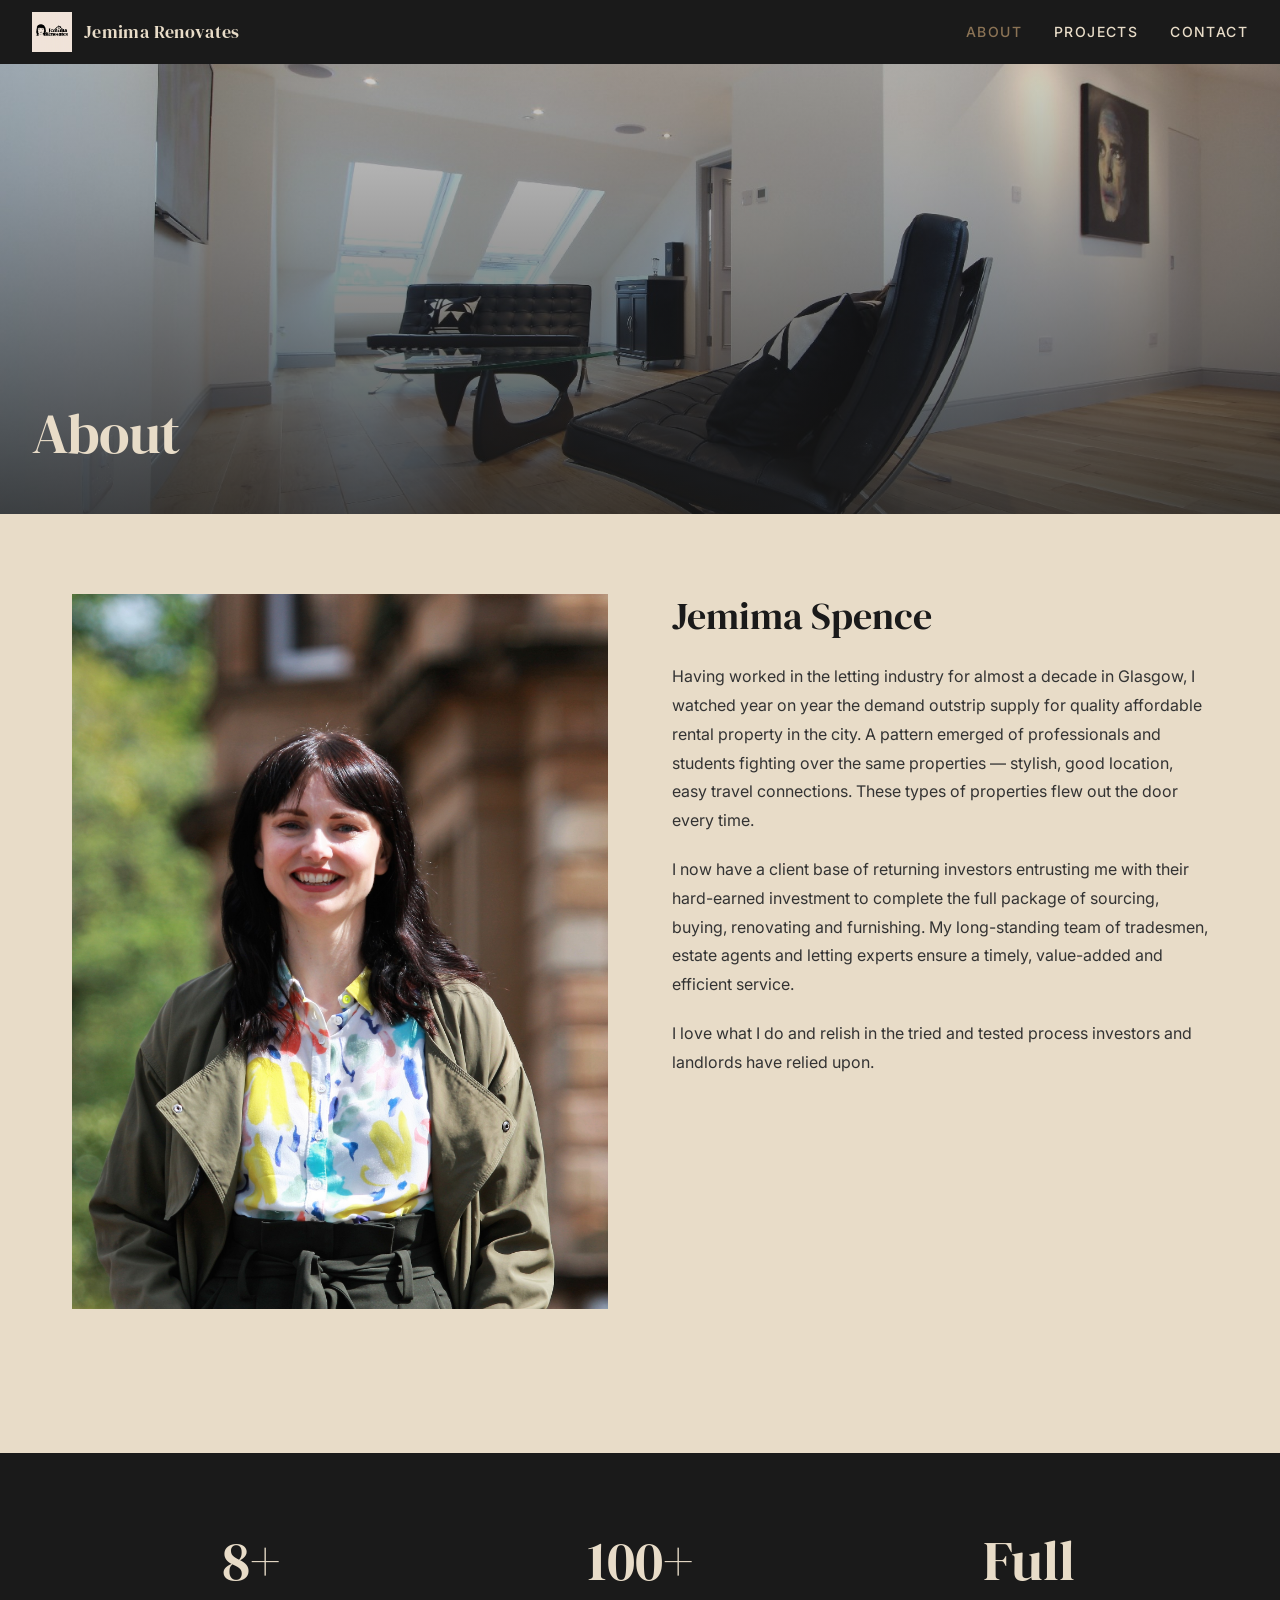
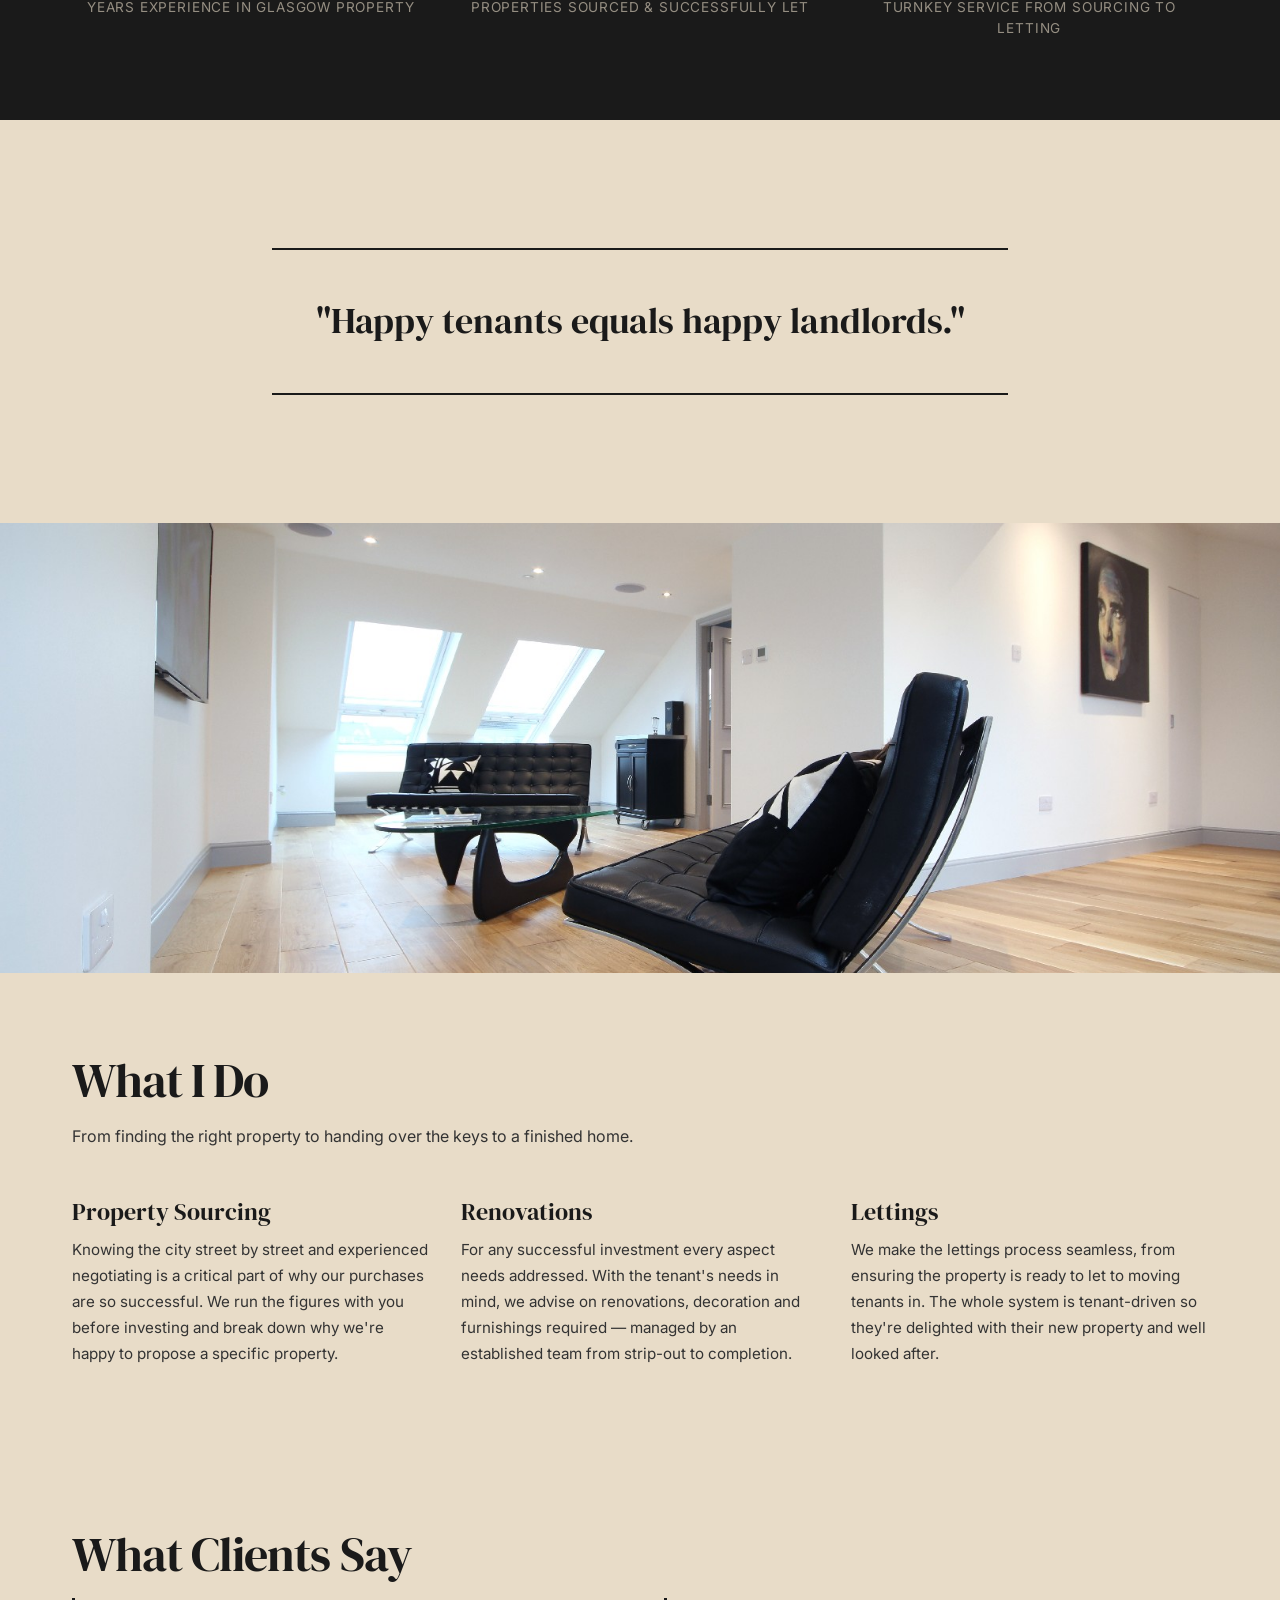
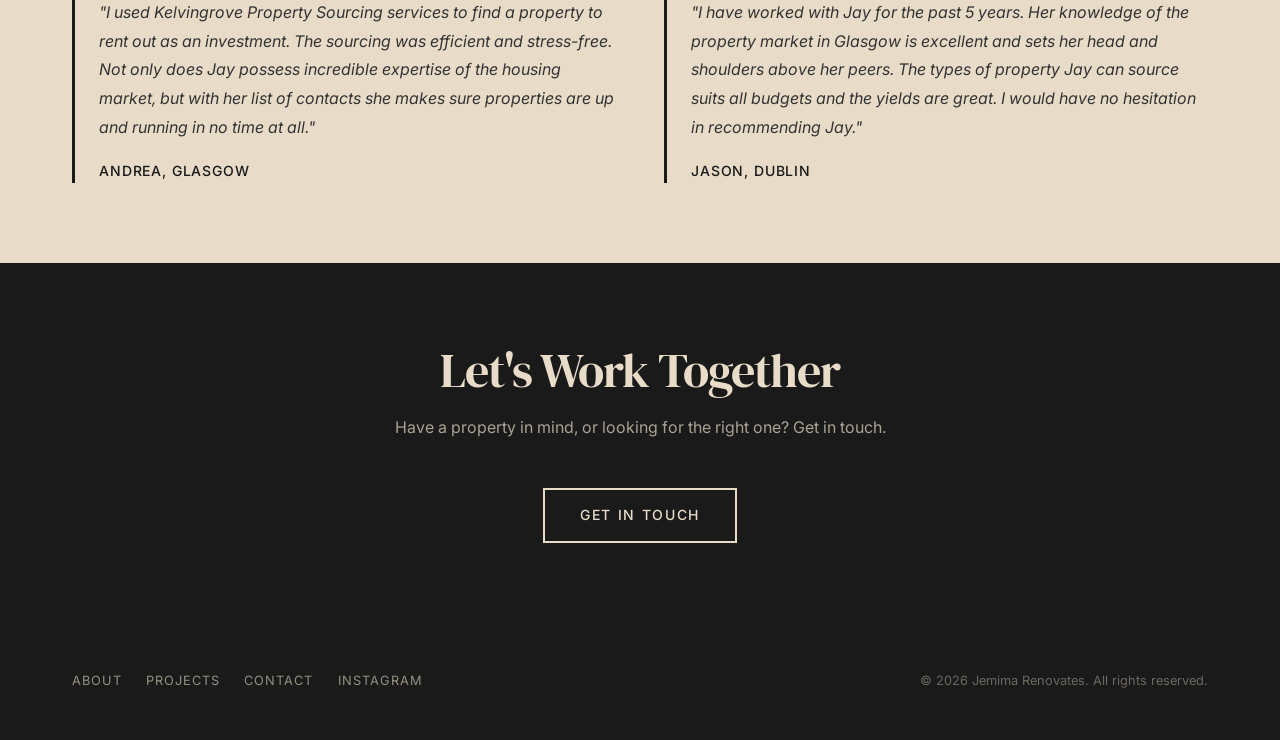
==== about.html @ ada7a968 "Initial site build: Jemima Renovates Static HTML/CSS/JS site for property sourcing & renovation busi" ====
<!DOCTYPE html>
<html lang="en">
<head>
    <meta charset="UTF-8">
    <meta name="viewport" content="width=device-width, initial-scale=1.0">
    <title>About - Jemima Renovates</title>
    <meta name="description" content="About Jemima Spence — property sourcing and renovation specialist based in Glasgow, Scotland.">
    <link rel="stylesheet" href="css/main.css">
    <link rel="icon" href="favicon.svg" type="image/svg+xml">
    <link rel="icon" href="favicon.ico" sizes="32x32">
    <link rel="canonical" href="https://jemimarenovates.co.uk/about.html">
    <meta property="og:type" content="website">
    <meta property="og:title" content="About - Jemima Renovates">
    <meta property="og:description" content="About Jemima Spence — property sourcing and renovation specialist based in Glasgow.">
    <meta property="og:url" content="https://jemimarenovates.co.uk/about.html">
</head>
<body>
    <a href="#main" class="skip-to-content">Skip to content</a>

    <nav class="nav" role="navigation" aria-label="Main navigation">
        <a href="index.html" class="nav-logo">
            <img src="logo.jpg" alt="Jemima Renovates">
            <span>Jemima Renovates</span>
        </a>
        <button class="nav-toggle" aria-label="Toggle menu" aria-expanded="false">
            <span></span><span></span><span></span>
        </button>
        <ul class="nav-menu">
            <li><a href="about.html" class="active">About</a></li>
            <li><a href="projects.html">Projects</a></li>
            <li><a href="contact.html">Contact</a></li>
        </ul>
    </nav>

    <main id="main">
        <section class="page-hero" style="background-image: url('images/craigpark-1.jpg');">
            <h1>About</h1>
        </section>

        <!-- Bio -->
        <section class="section">
            <div class="container">
                <div class="about-intro">
                    <img src="images/interior-landscape-2.jpg" alt="Jemima Spence in Glasgow">
                    <div class="about-text">
                        <h2>Jemima Spence</h2>
                        <p>Having worked in the letting industry for almost a decade in Glasgow, I watched year on year the demand outstrip supply for quality affordable rental property in the city. A pattern emerged of professionals and students fighting over the same properties — stylish, good location, easy travel connections. These types of properties flew out the door every time.</p>
                        <p>I now have a client base of returning investors entrusting me with their hard-earned investment to complete the full package of sourcing, buying, renovating and furnishing. My long-standing team of tradesmen, estate agents and letting experts ensure a timely, value-added and efficient service.</p>
                        <p>I love what I do and relish in the tried and tested process investors and landlords have relied upon.</p>
                    </div>
                </div>
            </div>
        </section>

        <!-- Stats -->
        <section class="section section-dark">
            <div class="container">
                <div class="stats-bar">
                    <div class="stat-item">
                        <span class="stat-number">8+</span>
                        <span class="stat-label">Years experience in Glasgow property</span>
                    </div>
                    <div class="stat-item">
                        <span class="stat-number">100+</span>
                        <span class="stat-label">Properties sourced &amp; successfully let</span>
                    </div>
                    <div class="stat-item">
                        <span class="stat-number">Full</span>
                        <span class="stat-label">Turnkey service from sourcing to letting</span>
                    </div>
                </div>
            </div>
        </section>

        <!-- Pull Quote -->
        <section class="section">
            <div class="container-narrow">
                <blockquote class="pull-quote">
                    "Happy tenants equals happy landlords."
                </blockquote>
            </div>
        </section>

        <!-- Full-width image break -->
        <div class="full-width-image">
            <img src="images/about-wide.jpg" alt="Renovation in progress">
        </div>

        <!-- Services -->
        <section class="section">
            <div class="container">
                <h2 class="section-heading">What I Do</h2>
                <p class="section-subheading">From finding the right property to handing over the keys to a finished home.</p>

                <div class="services-grid">
                    <div class="service-item">
                        <h3>Property Sourcing</h3>
                        <p>Knowing the city street by street and experienced negotiating is a critical part of why our purchases are so successful. We run the figures with you before investing and break down why we're happy to propose a specific property.</p>
                    </div>
                    <div class="service-item">
                        <h3>Renovations</h3>
                        <p>For any successful investment every aspect needs addressed. With the tenant's needs in mind, we advise on renovations, decoration and furnishings required — managed by an established team from strip-out to completion.</p>
                    </div>
                    <div class="service-item">
                        <h3>Lettings</h3>
                        <p>We make the lettings process seamless, from ensuring the property is ready to let to moving tenants in. The whole system is tenant-driven so they're delighted with their new property and well looked after.</p>
                    </div>
                </div>
            </div>
        </section>

        <!-- Testimonials -->
        <section class="section">
            <div class="container">
                <h2 class="section-heading">What Clients Say</h2>
                <div class="testimonials">
                    <blockquote class="testimonial">
                        <p>"I used Kelvingrove Property Sourcing services to find a property to rent out as an investment. The sourcing was efficient and stress-free. Not only does Jay possess incredible expertise of the housing market, but with her list of contacts she makes sure properties are up and running in no time at all."</p>
                        <cite>Andrea, Glasgow</cite>
                    </blockquote>
                    <blockquote class="testimonial">
                        <p>"I have worked with Jay for the past 5 years. Her knowledge of the property market in Glasgow is excellent and sets her head and shoulders above her peers. The types of property Jay can source suits all budgets and the yields are great. I would have no hesitation in recommending Jay."</p>
                        <cite>Jason, Dublin</cite>
                    </blockquote>
                </div>
            </div>
        </section>

        <!-- CTA -->
        <section class="section section-dark">
            <div class="container" style="text-align: center;">
                <h2 class="section-heading">Let's Work Together</h2>
                <p class="section-subheading" style="margin-left: auto; margin-right: auto;">Have a property in mind, or looking for the right one? Get in touch.</p>
                <a href="contact.html" class="btn btn-light">Get In Touch</a>
            </div>
        </section>
    </main>

    <footer class="footer">
        <div class="container">
            <div class="footer-content">
                <div class="footer-links">
                    <a href="about.html">About</a>
                    <a href="projects.html">Projects</a>
                    <a href="contact.html">Contact</a>
                    <a href="https://www.instagram.com/jemimarenovates/" target="_blank" rel="noopener">Instagram</a>
                </div>
                <p class="footer-copy">&copy; 2026 Jemima Renovates. All rights reserved.</p>
            </div>
        </div>
    </footer>

    <script>
    (function() {
        var toggle = document.querySelector('.nav-toggle');
        var menu = document.querySelector('.nav-menu');
        if (!toggle || !menu) return;
        toggle.addEventListener('click', function(e) {
            e.stopPropagation();
            var open = menu.classList.toggle('open');
            toggle.setAttribute('aria-expanded', open);
        });
        document.addEventListener('click', function() {
            menu.classList.remove('open');
            toggle.setAttribute('aria-expanded', false);
        });
    })();
    </script>
</body>
</html>
---- css/main.css ----
/* ========================================
   Jemima Renovates — Main Stylesheet
   Bold & Editorial Design
   ======================================== */

/* --- Google Fonts --- */
@import url('https://fonts.googleapis.com/css2?family=DM+Serif+Display&family=Inter:wght@300;400;500;600&display=swap');

/* --- CSS Variables --- */
:root {
  --cream: #E8DCC8;
  --black: #1a1a1a;
  --charcoal: #333;
  --brown: #8B7355;
  --white: #fff;

  --font-heading: 'DM Serif Display', Georgia, serif;
  --font-body: 'Inter', -apple-system, BlinkMacSystemFont, sans-serif;

  --nav-height: 64px;
}

/* --- Reset & Base --- */
*, *::before, *::after {
  box-sizing: border-box;
  margin: 0;
  padding: 0;
}

html {
  scroll-behavior: smooth;
  -webkit-text-size-adjust: 100%;
}

body {
  font-family: var(--font-body);
  font-weight: 400;
  line-height: 1.6;
  color: var(--black);
  background-color: var(--cream);
}

img {
  max-width: 100%;
  height: auto;
  display: block;
}

a {
  color: inherit;
  text-decoration: none;
}

ul {
  list-style: none;
}

h1, h2, h3, h4 {
  font-family: var(--font-heading);
  font-weight: 400;
  line-height: 1.15;
}

/* --- Skip to Content --- */
.skip-to-content {
  position: absolute;
  left: -9999px;
  top: 0;
  background: var(--black);
  color: var(--cream);
  padding: 0.5rem 1rem;
  z-index: 1000;
  font-size: 0.875rem;
}

.skip-to-content:focus {
  left: 0;
}

/* --- Navigation --- */
.nav {
  position: fixed;
  top: 0;
  left: 0;
  right: 0;
  height: var(--nav-height);
  background: var(--black);
  z-index: 100;
  display: flex;
  align-items: center;
  justify-content: space-between;
  padding: 0 2rem;
}

.nav-logo {
  display: flex;
  align-items: center;
  gap: 0.75rem;
}

.nav-logo img {
  height: 40px;
  width: auto;
}

.nav-logo span {
  font-family: var(--font-heading);
  font-size: 1.125rem;
  color: var(--cream);
  letter-spacing: 0.02em;
}

.nav-menu {
  display: flex;
  gap: 2rem;
}

.nav-menu a {
  font-family: var(--font-body);
  font-size: 0.875rem;
  font-weight: 500;
  color: var(--cream);
  text-transform: uppercase;
  letter-spacing: 0.1em;
  transition: color 0.2s;
}

.nav-menu a:hover,
.nav-menu a.active {
  color: var(--brown);
}

/* Mobile nav toggle */
.nav-toggle {
  display: none;
  background: none;
  border: none;
  cursor: pointer;
  padding: 0.5rem;
}

.nav-toggle span {
  display: block;
  width: 24px;
  height: 2px;
  background: var(--cream);
  margin: 5px 0;
  transition: transform 0.3s, opacity 0.3s;
}

/* --- Hero Section --- */
.hero {
  position: relative;
  height: 100vh;
  min-height: 600px;
  display: flex;
  align-items: flex-end;
  justify-content: flex-start;
  padding: 4rem 2rem;
  background-color: var(--charcoal);
  background-size: cover;
  background-position: center;
  overflow: hidden;
}

.hero::after {
  content: '';
  position: absolute;
  inset: 0;
  background: linear-gradient(
    to top,
    rgba(26, 26, 26, 0.7) 0%,
    rgba(26, 26, 26, 0.2) 35%,
    rgba(26, 26, 26, 0) 60%
  );
}

.hero-content {
  position: relative;
  z-index: 1;
  max-width: 800px;
}

.hero h1 {
  font-size: clamp(2.5rem, 6vw, 5rem);
  color: var(--cream);
  letter-spacing: -0.02em;
  margin-bottom: 0.5rem;
}

.hero .subtitle {
  font-family: var(--font-body);
  font-size: clamp(1rem, 2vw, 1.25rem);
  font-weight: 300;
  color: var(--cream);
  opacity: 0.85;
  letter-spacing: 0.05em;
  text-transform: uppercase;
}

/* --- Page Hero (shorter, for inner pages) --- */
.page-hero {
  position: relative;
  height: 50vh;
  min-height: 360px;
  display: flex;
  align-items: flex-end;
  padding: 3rem 2rem;
  background-color: var(--charcoal);
  background-size: cover;
  background-position: center;
  margin-top: var(--nav-height);
}

.page-hero::after {
  content: '';
  position: absolute;
  inset: 0;
  background: linear-gradient(
    to top,
    rgba(26, 26, 26, 0.8) 0%,
    rgba(26, 26, 26, 0.2) 100%
  );
}

.page-hero h1 {
  position: relative;
  z-index: 1;
  font-size: clamp(2rem, 5vw, 3.5rem);
  color: var(--cream);
  letter-spacing: -0.02em;
}

/* --- Container --- */
.container {
  max-width: 1200px;
  margin: 0 auto;
  padding: 0 2rem;
}

.container-narrow {
  max-width: 800px;
  margin: 0 auto;
  padding: 0 2rem;
}

/* --- Section Spacing --- */
.section {
  padding: 5rem 0;
}

.section-dark {
  background: var(--black);
  color: var(--cream);
}

.section-dark h2,
.section-dark h3 {
  color: var(--cream);
}

.section-dark a {
  color: var(--cream);
}

.section-dark p {
  color: rgba(232, 220, 200, 0.7);
}

/* --- Section Headings --- */
.section-heading {
  font-size: clamp(2rem, 4vw, 3rem);
  margin-bottom: 1rem;
  letter-spacing: -0.02em;
}

.section-subheading {
  font-family: var(--font-body);
  font-size: 1rem;
  font-weight: 400;
  color: var(--charcoal);
  max-width: 600px;
  margin-bottom: 3rem;
}

.section-dark .section-subheading {
  color: rgba(232, 220, 200, 0.7);
}

/* --- Buttons --- */
.btn {
  display: inline-block;
  font-family: var(--font-body);
  font-size: 0.875rem;
  font-weight: 500;
  text-transform: uppercase;
  letter-spacing: 0.12em;
  padding: 0.9rem 2.2rem;
  border: 2px solid var(--black);
  color: var(--black);
  background: transparent;
  cursor: pointer;
  transition: background 0.2s, color 0.2s;
}

.btn:hover {
  background: var(--black);
  color: var(--cream);
}

.btn-light {
  border-color: var(--cream);
  color: var(--cream);
}

.btn-light:hover {
  background: var(--cream);
  color: var(--black);
}

/* --- Featured Projects Grid (Homepage) --- */
.featured-grid {
  display: grid;
  grid-template-columns: repeat(2, 1fr);
  gap: 1.5rem;
}

.featured-grid .project-card {
  aspect-ratio: 4 / 3;
}

/* --- Project Cards --- */
.project-card {
  position: relative;
  overflow: hidden;
  display: block;
  background: var(--charcoal);
}

.project-card img {
  width: 100%;
  height: 100%;
  object-fit: cover;
  transition: transform 0.5s ease, opacity 0.3s;
}

.project-card:hover img {
  transform: scale(1.03);
  opacity: 0.8;
}

.project-card .card-overlay {
  position: absolute;
  bottom: 0;
  left: 0;
  right: 0;
  padding: 2rem 1.5rem;
  background: linear-gradient(to top, rgba(26, 26, 26, 0.85), transparent);
  transform: translateY(0.5rem);
  opacity: 0;
  transition: transform 0.3s, opacity 0.3s;
}

.project-card:hover .card-overlay {
  transform: translateY(0);
  opacity: 1;
}

.card-overlay h3 {
  font-size: 1.5rem;
  color: var(--cream);
  margin-bottom: 0.25rem;
}

.card-overlay .location {
  font-family: var(--font-body);
  font-size: 0.8rem;
  font-weight: 500;
  text-transform: uppercase;
  letter-spacing: 0.1em;
  color: rgba(232, 220, 200, 0.7);
}

/* --- Projects Grid (Projects Page) --- */
.projects-grid {
  display: grid;
  grid-template-columns: repeat(2, 1fr);
  gap: 1.5rem;
}

.projects-grid .project-card {
  aspect-ratio: 4 / 3;
}

.projects-grid .project-card:nth-child(3n+1) {
  aspect-ratio: 3 / 4;
}

/* --- About Section (Homepage Teaser) --- */
.about-teaser {
  display: grid;
  grid-template-columns: 1fr 1fr;
  gap: 4rem;
  align-items: center;
}

.about-teaser-text h2 {
  font-size: clamp(2rem, 4vw, 2.75rem);
  margin-bottom: 1.5rem;
  letter-spacing: -0.02em;
}

.about-teaser-text p {
  font-size: 1rem;
  line-height: 1.8;
  margin-bottom: 1.5rem;
  color: var(--charcoal);
}

.about-teaser-image {
  aspect-ratio: 4 / 5;
  overflow: hidden;
  border-radius: 2px;
}

.about-teaser-image img {
  width: 100%;
  height: 100%;
  object-fit: cover;
}

/* --- Stats Bar --- */
.stats-bar {
  display: grid;
  grid-template-columns: repeat(3, 1fr);
  gap: 2rem;
  text-align: center;
}

.stat-item {
  display: flex;
  flex-direction: column;
  gap: 0.5rem;
}

.stat-number {
  font-family: var(--font-heading);
  font-size: clamp(2.5rem, 5vw, 3.5rem);
  color: var(--cream);
  line-height: 1;
}

.stat-label {
  font-size: 0.85rem;
  color: rgba(232, 220, 200, 0.6);
  text-transform: uppercase;
  letter-spacing: 0.06em;
}

/* --- Testimonials --- */
.testimonials {
  display: grid;
  grid-template-columns: repeat(2, 1fr);
  gap: 3rem;
}

.testimonial {
  border-left: 3px solid var(--black);
  padding-left: 1.5rem;
}

.testimonial p {
  font-size: 1rem;
  line-height: 1.8;
  color: var(--charcoal);
  margin-bottom: 1rem;
  font-style: italic;
}

.testimonial cite {
  font-style: normal;
  font-weight: 500;
  font-size: 0.875rem;
  text-transform: uppercase;
  letter-spacing: 0.06em;
}

/* --- About Page: Editorial Layout --- */
.about-intro {
  display: grid;
  grid-template-columns: 1fr 1fr;
  gap: 4rem;
  align-items: start;
  margin-bottom: 4rem;
}

.about-intro img {
  width: 100%;
  aspect-ratio: 3 / 4;
  object-fit: cover;
}

.about-text h2 {
  font-size: clamp(1.75rem, 3vw, 2.5rem);
  margin-bottom: 1.5rem;
}

.about-text p {
  font-size: 1rem;
  line-height: 1.8;
  margin-bottom: 1.25rem;
  color: var(--charcoal);
}

.pull-quote {
  font-family: var(--font-heading);
  font-size: clamp(1.5rem, 3vw, 2.25rem);
  line-height: 1.3;
  padding: 3rem 0;
  border-top: 2px solid var(--black);
  border-bottom: 2px solid var(--black);
  margin: 3rem 0;
  text-align: center;
}

.section-dark .pull-quote {
  border-color: var(--cream);
}

.full-width-image {
  width: 100vw;
  margin-left: calc(-50vw + 50%);
  height: 50vh;
  min-height: 300px;
  overflow: hidden;
}

.full-width-image img {
  width: 100%;
  height: 100%;
  object-fit: cover;
}

/* Services list */
.services-grid {
  display: grid;
  grid-template-columns: repeat(auto-fit, minmax(280px, 1fr));
  gap: 2rem;
  margin-top: 2rem;
}

.service-item h3 {
  font-size: 1.5rem;
  margin-bottom: 0.75rem;
}

.service-item p {
  font-size: 0.95rem;
  line-height: 1.7;
  color: var(--charcoal);
}

.section-dark .service-item p {
  color: rgba(232, 220, 200, 0.7);
}

/* --- Project Detail Page --- */
.project-meta {
  display: flex;
  gap: 2rem;
  flex-wrap: wrap;
  padding: 2rem 0;
  border-bottom: 1px solid rgba(26, 26, 26, 0.15);
  margin-bottom: 2rem;
  font-size: 0.875rem;
}

.project-meta dt {
  font-weight: 500;
  text-transform: uppercase;
  letter-spacing: 0.08em;
  font-size: 0.75rem;
  margin-bottom: 0.25rem;
}

.project-meta dd {
  color: var(--charcoal);
}

.project-description {
  max-width: 700px;
  font-size: 1.05rem;
  line-height: 1.8;
  margin-bottom: 3rem;
}

/* Image Gallery */
.image-gallery {
  display: grid;
  grid-template-columns: repeat(2, 1fr);
  gap: 1rem;
}

.gallery-item {
  overflow: hidden;
}

.gallery-item img {
  width: 100%;
  height: 100%;
  object-fit: cover;
  cursor: pointer;
  transition: transform 0.4s;
}

.gallery-item img:hover {
  transform: scale(1.02);
}

.gallery-item.full-bleed {
  grid-column: 1 / -1;
}

/* Project Navigation */
.project-nav {
  display: flex;
  justify-content: space-between;
  padding: 3rem 0;
  border-top: 1px solid rgba(26, 26, 26, 0.15);
  margin-top: 4rem;
  font-size: 0.875rem;
}

.project-nav a {
  text-transform: uppercase;
  letter-spacing: 0.08em;
  font-weight: 500;
  transition: color 0.2s;
}

.project-nav a:hover {
  color: var(--brown);
}

/* --- Contact Page --- */
.contact-grid {
  display: grid;
  grid-template-columns: 1fr 1fr;
  gap: 4rem;
  align-items: start;
}

.contact-info h2 {
  font-size: clamp(2rem, 4vw, 2.75rem);
  margin-bottom: 1.5rem;
}

.contact-info p {
  font-size: 1rem;
  line-height: 1.8;
  margin-bottom: 1.5rem;
  color: var(--charcoal);
}

.contact-links {
  margin-top: 2rem;
}

.contact-links a {
  display: inline-flex;
  align-items: center;
  gap: 0.5rem;
  font-size: 1rem;
  font-weight: 500;
  padding: 0.75rem 0;
  border-bottom: 1px solid rgba(26, 26, 26, 0.15);
  width: 100%;
  transition: color 0.2s;
}

.contact-links a:hover {
  color: var(--brown);
}

.contact-social {
  display: flex;
  flex-direction: column;
  gap: 1rem;
}

.social-link {
  display: flex;
  align-items: center;
  gap: 1rem;
  font-size: 1.125rem;
  font-weight: 500;
  padding: 1.25rem 1.5rem;
  background: var(--black);
  color: var(--cream);
  transition: background 0.2s;
}

.social-link:hover {
  background: var(--charcoal);
}

.social-link svg {
  width: 24px;
  height: 24px;
  flex-shrink: 0;
}

/* --- Footer --- */
.footer {
  background: var(--black);
  color: var(--cream);
  padding: 3rem 0;
}

.footer-content {
  display: flex;
  justify-content: space-between;
  align-items: center;
}

.footer-links {
  display: flex;
  gap: 1.5rem;
}

.footer-links a {
  font-size: 0.8rem;
  text-transform: uppercase;
  letter-spacing: 0.08em;
  color: rgba(232, 220, 200, 0.6);
  transition: color 0.2s;
}

.footer-links a:hover {
  color: var(--cream);
}

.footer-copy {
  font-size: 0.8rem;
  color: rgba(232, 220, 200, 0.4);
}

/* --- Lightbox --- */
.lightbox-overlay {
  position: fixed;
  inset: 0;
  background: rgba(26, 26, 26, 0.95);
  display: flex;
  align-items: center;
  justify-content: center;
  z-index: 200;
  opacity: 0;
  pointer-events: none;
  transition: opacity 0.3s;
}

.lightbox-overlay.active {
  opacity: 1;
  pointer-events: auto;
}

.lightbox-overlay img {
  max-width: 90vw;
  max-height: 85vh;
  object-fit: contain;
}

.lightbox-close,
.lightbox-prev,
.lightbox-next {
  position: absolute;
  background: none;
  border: none;
  color: var(--cream);
  cursor: pointer;
  font-size: 2rem;
  padding: 1rem;
  transition: opacity 0.2s;
  line-height: 1;
}

.lightbox-close:hover,
.lightbox-prev:hover,
.lightbox-next:hover {
  opacity: 0.6;
}

.lightbox-close {
  top: 1rem;
  right: 1.5rem;
  font-size: 2.5rem;
}

.lightbox-prev {
  left: 1.5rem;
  top: 50%;
  transform: translateY(-50%);
  font-size: 3rem;
}

.lightbox-next {
  right: 1.5rem;
  top: 50%;
  transform: translateY(-50%);
  font-size: 3rem;
}

/* ========================================
   Responsive
   ======================================== */

@media (max-width: 768px) {
  .nav {
    padding: 0 1.25rem;
  }

  .nav-toggle {
    display: block;
  }

  .nav-menu {
    position: fixed;
    top: var(--nav-height);
    left: 0;
    right: 0;
    background: var(--black);
    flex-direction: column;
    padding: 2rem 1.25rem;
    gap: 1.25rem;
    transform: translateY(-100%);
    opacity: 0;
    pointer-events: none;
    transition: transform 0.3s, opacity 0.3s;
  }

  .nav-menu.open {
    transform: translateY(0);
    opacity: 1;
    pointer-events: auto;
  }

  .nav-logo span {
    font-size: 0.95rem;
  }

  .nav-menu a {
    font-size: 1rem;
  }

  .hero {
    height: 70vh;
    min-height: 400px;
    padding: 3rem 1.25rem;
  }

  .page-hero {
    min-height: 280px;
    padding: 2rem 1.25rem;
  }

  .container, .container-narrow {
    padding: 0 1.25rem;
  }

  .section {
    padding: 3.5rem 0;
  }

  .featured-grid {
    grid-template-columns: 1fr;
  }

  .project-card .card-overlay {
    transform: translateY(0);
    opacity: 1;
  }

  .projects-grid {
    grid-template-columns: 1fr;
  }

  .projects-grid .project-card,
  .projects-grid .project-card:nth-child(3n+1) {
    aspect-ratio: 4 / 3;
  }

  .about-teaser {
    grid-template-columns: 1fr;
    gap: 2rem;
  }

  .about-teaser-image {
    order: -1;
    aspect-ratio: 16 / 9;
  }

  .about-intro {
    grid-template-columns: 1fr;
    gap: 2rem;
  }

  .stats-bar {
    grid-template-columns: 1fr;
    gap: 2.5rem;
  }

  .testimonials {
    grid-template-columns: 1fr;
    gap: 2rem;
  }

  .contact-grid {
    grid-template-columns: 1fr;
    gap: 2.5rem;
  }

  .image-gallery {
    grid-template-columns: 1fr;
  }

  .footer-content {
    flex-direction: column;
    gap: 1.5rem;
    text-align: center;
  }
}

@media (max-width: 480px) {
  .hero h1 {
    font-size: 2rem;
  }

  .section-heading {
    font-size: 1.75rem;
  }

  .pull-quote {
    font-size: 1.25rem;
  }
}
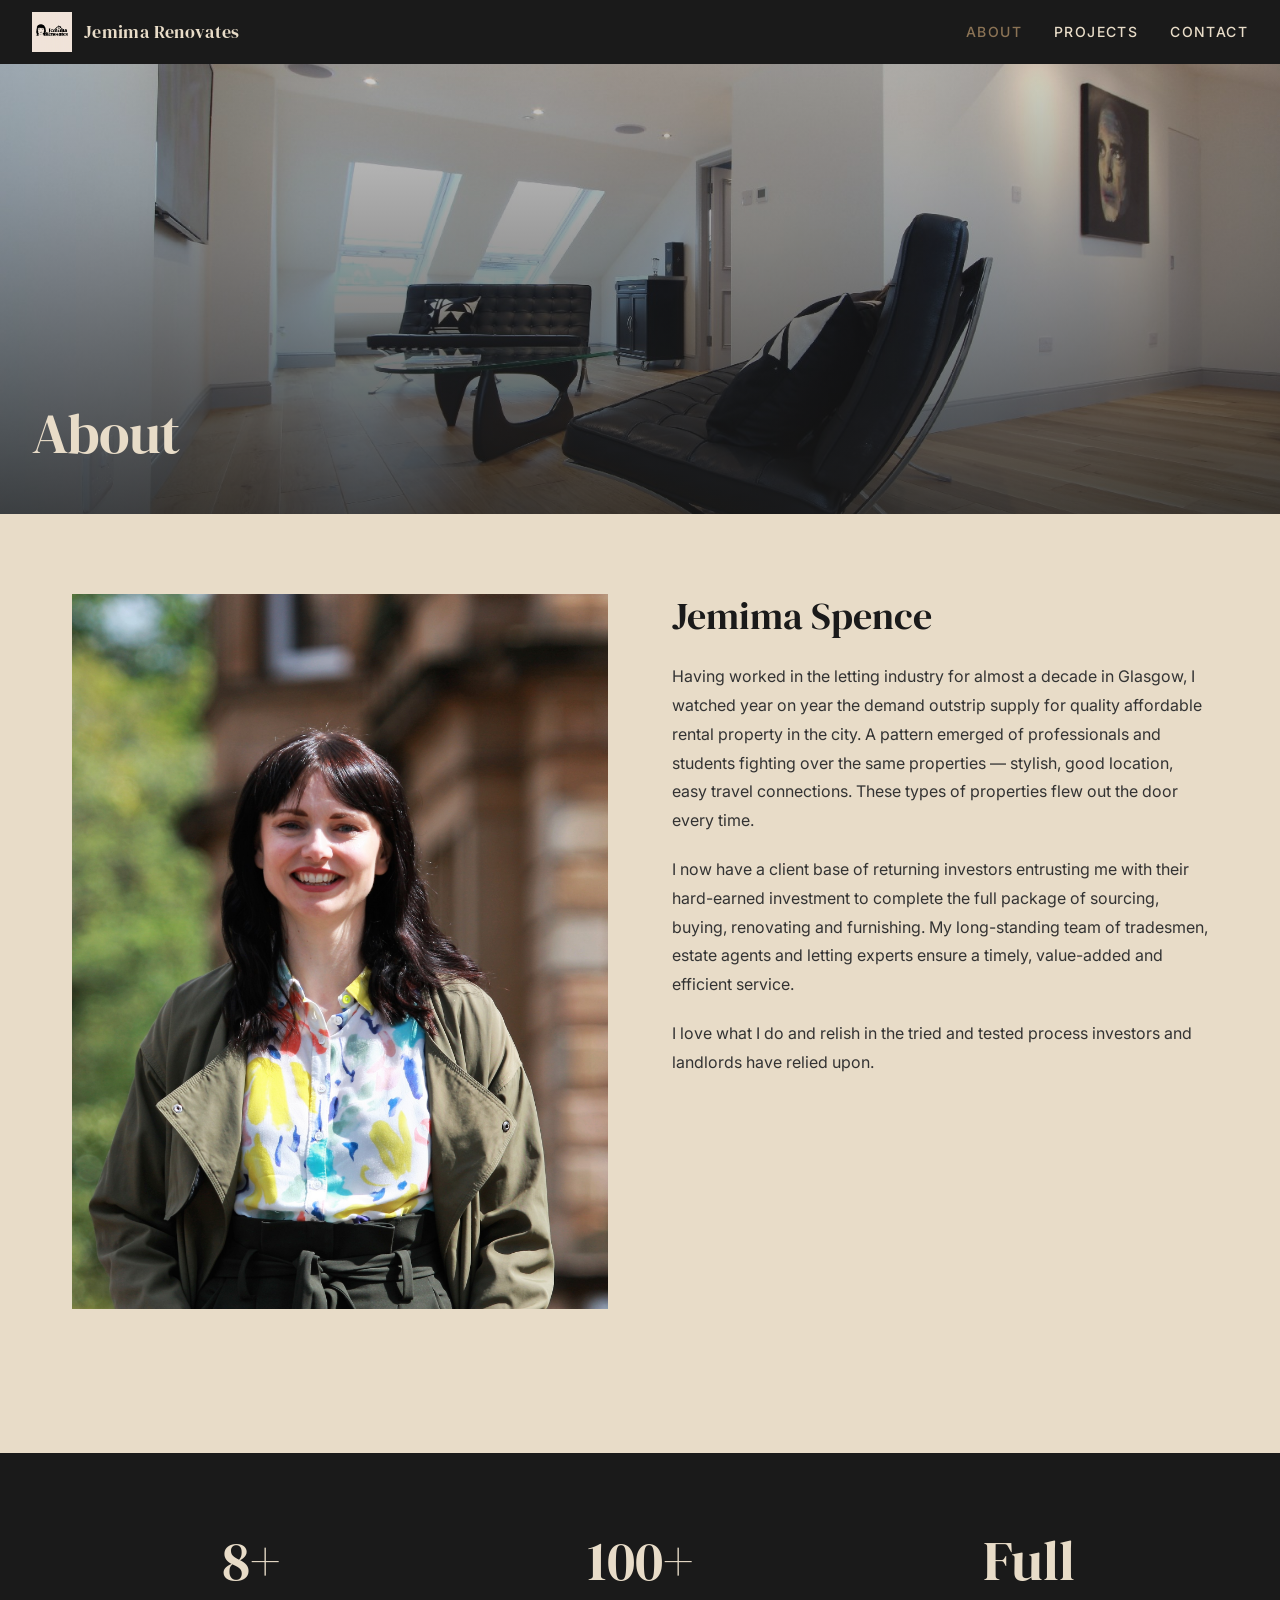
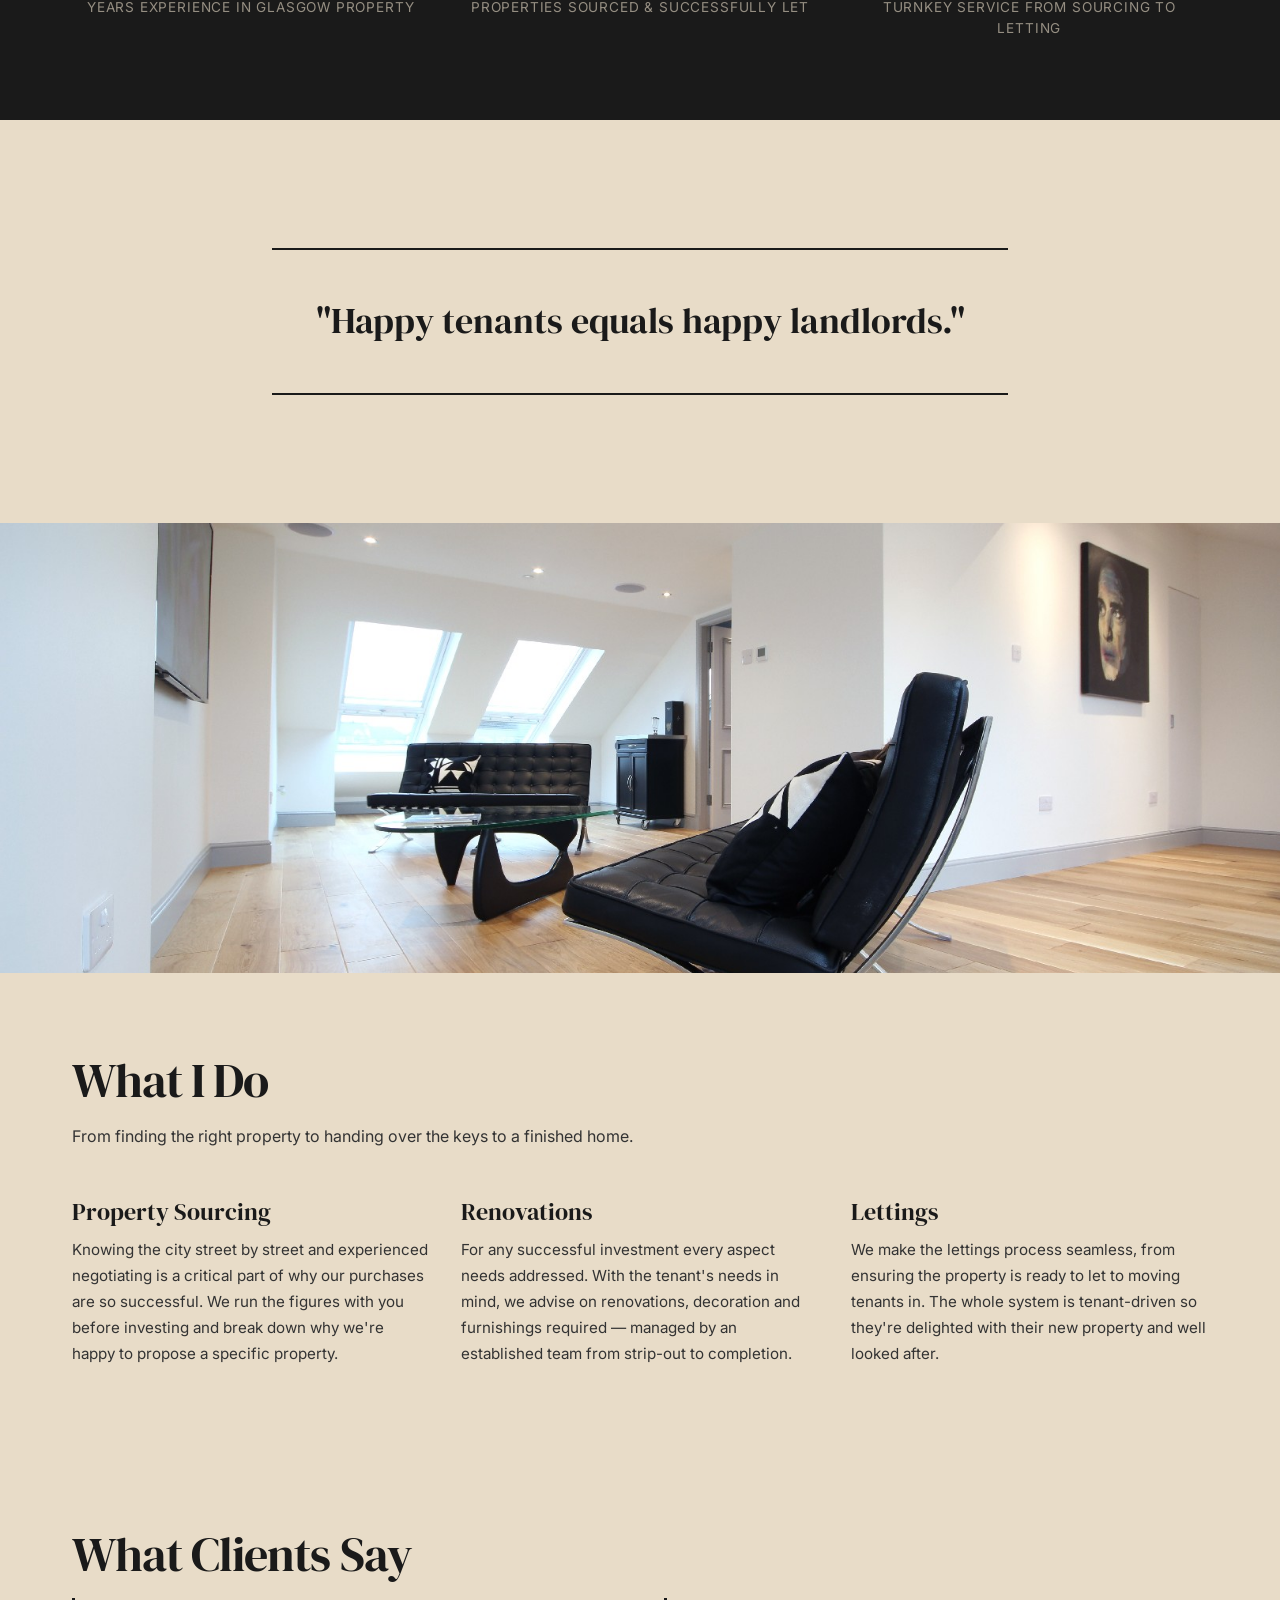
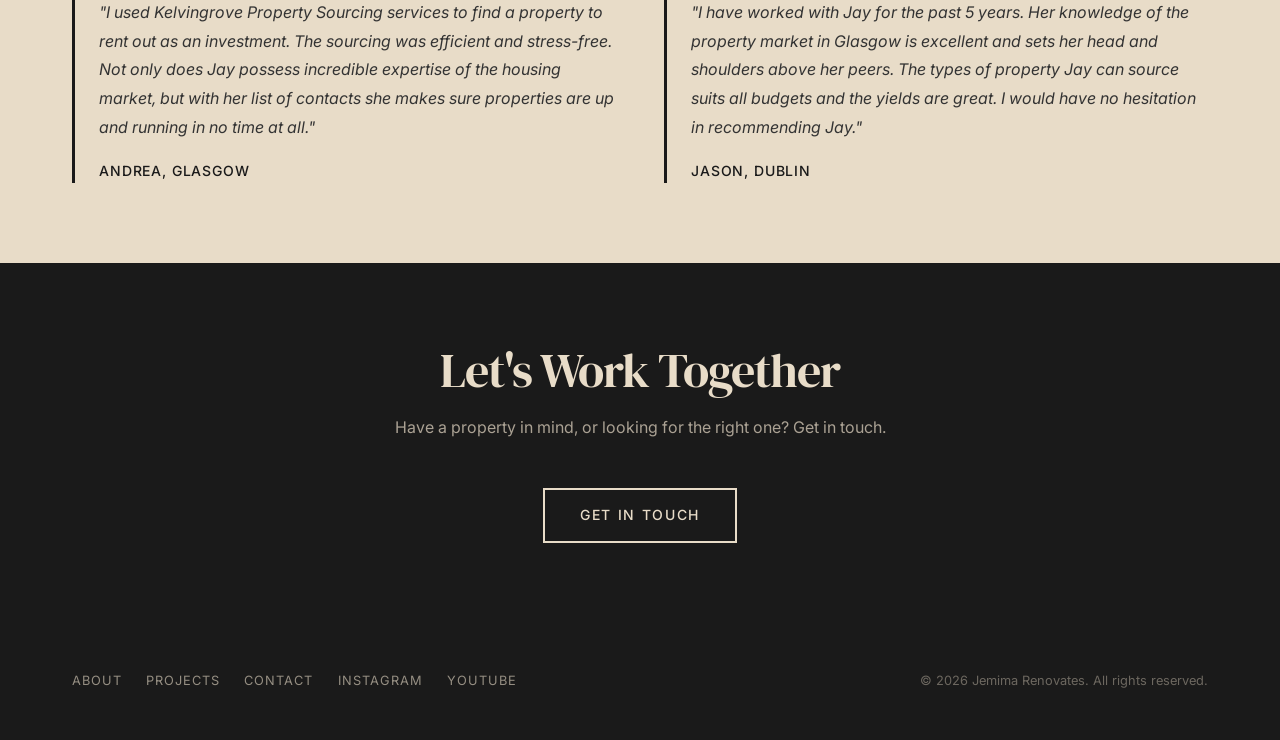
==== commit 0b959939: "Add YouTube links, cache-bust CSS, remove custom domain Co-Authored-By: Claude Opus 4.6 <noreply@ant" ====
--- a/about.html
+++ b/about.html
@@ -5,7 +5,7 @@
     <meta name="viewport" content="width=device-width, initial-scale=1.0">
     <title>About - Jemima Renovates</title>
     <meta name="description" content="About Jemima Spence — property sourcing and renovation specialist based in Glasgow, Scotland.">
-    <link rel="stylesheet" href="css/main.css">
+    <link rel="stylesheet" href="css/main.css?v=2">
     <link rel="icon" href="favicon.svg" type="image/svg+xml">
     <link rel="icon" href="favicon.ico" sizes="32x32">
     <link rel="canonical" href="https://jemimarenovates.co.uk/about.html">
@@ -144,6 +144,7 @@
                     <a href="projects.html">Projects</a>
                     <a href="contact.html">Contact</a>
                     <a href="https://www.instagram.com/jemimarenovates/" target="_blank" rel="noopener">Instagram</a>
+                    <a href="https://www.youtube.com/@JemimaRenovates" target="_blank" rel="noopener">YouTube</a>
                 </div>
                 <p class="footer-copy">&copy; 2026 Jemima Renovates. All rights reserved.</p>
             </div>
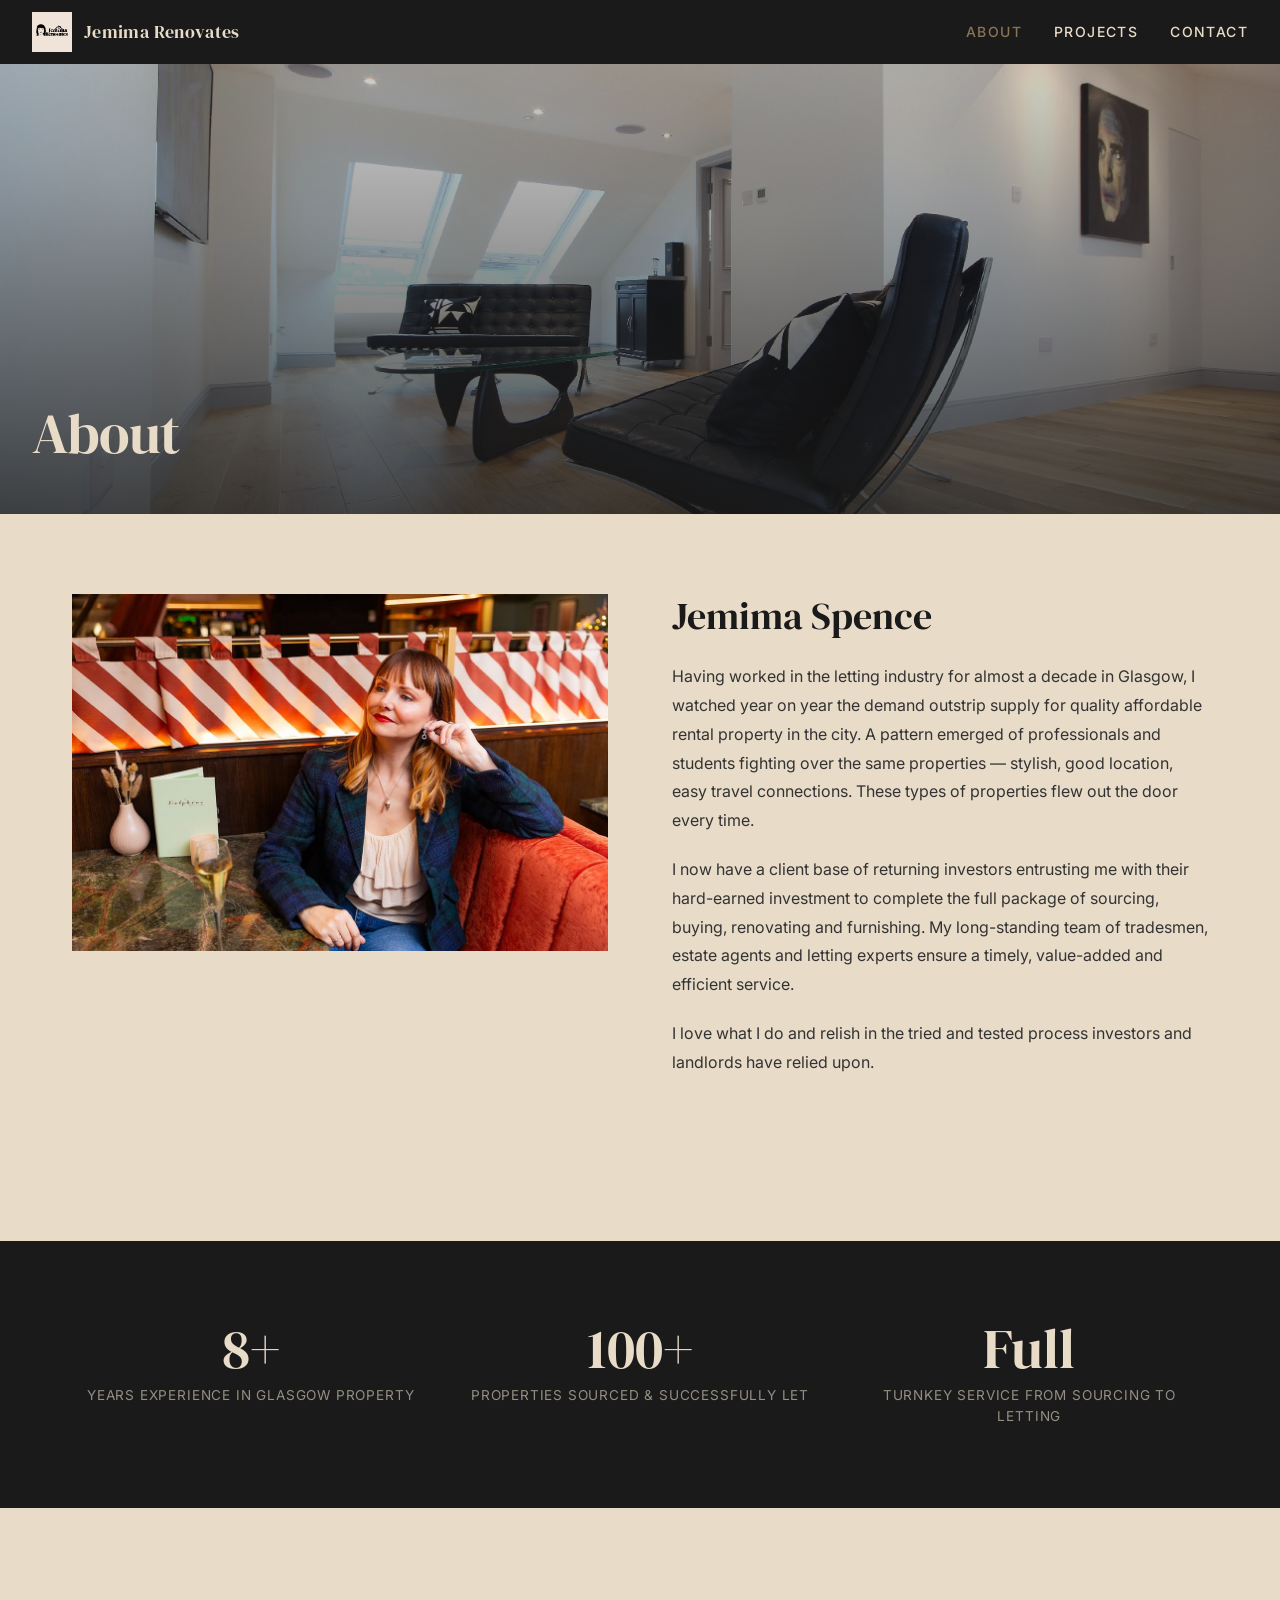
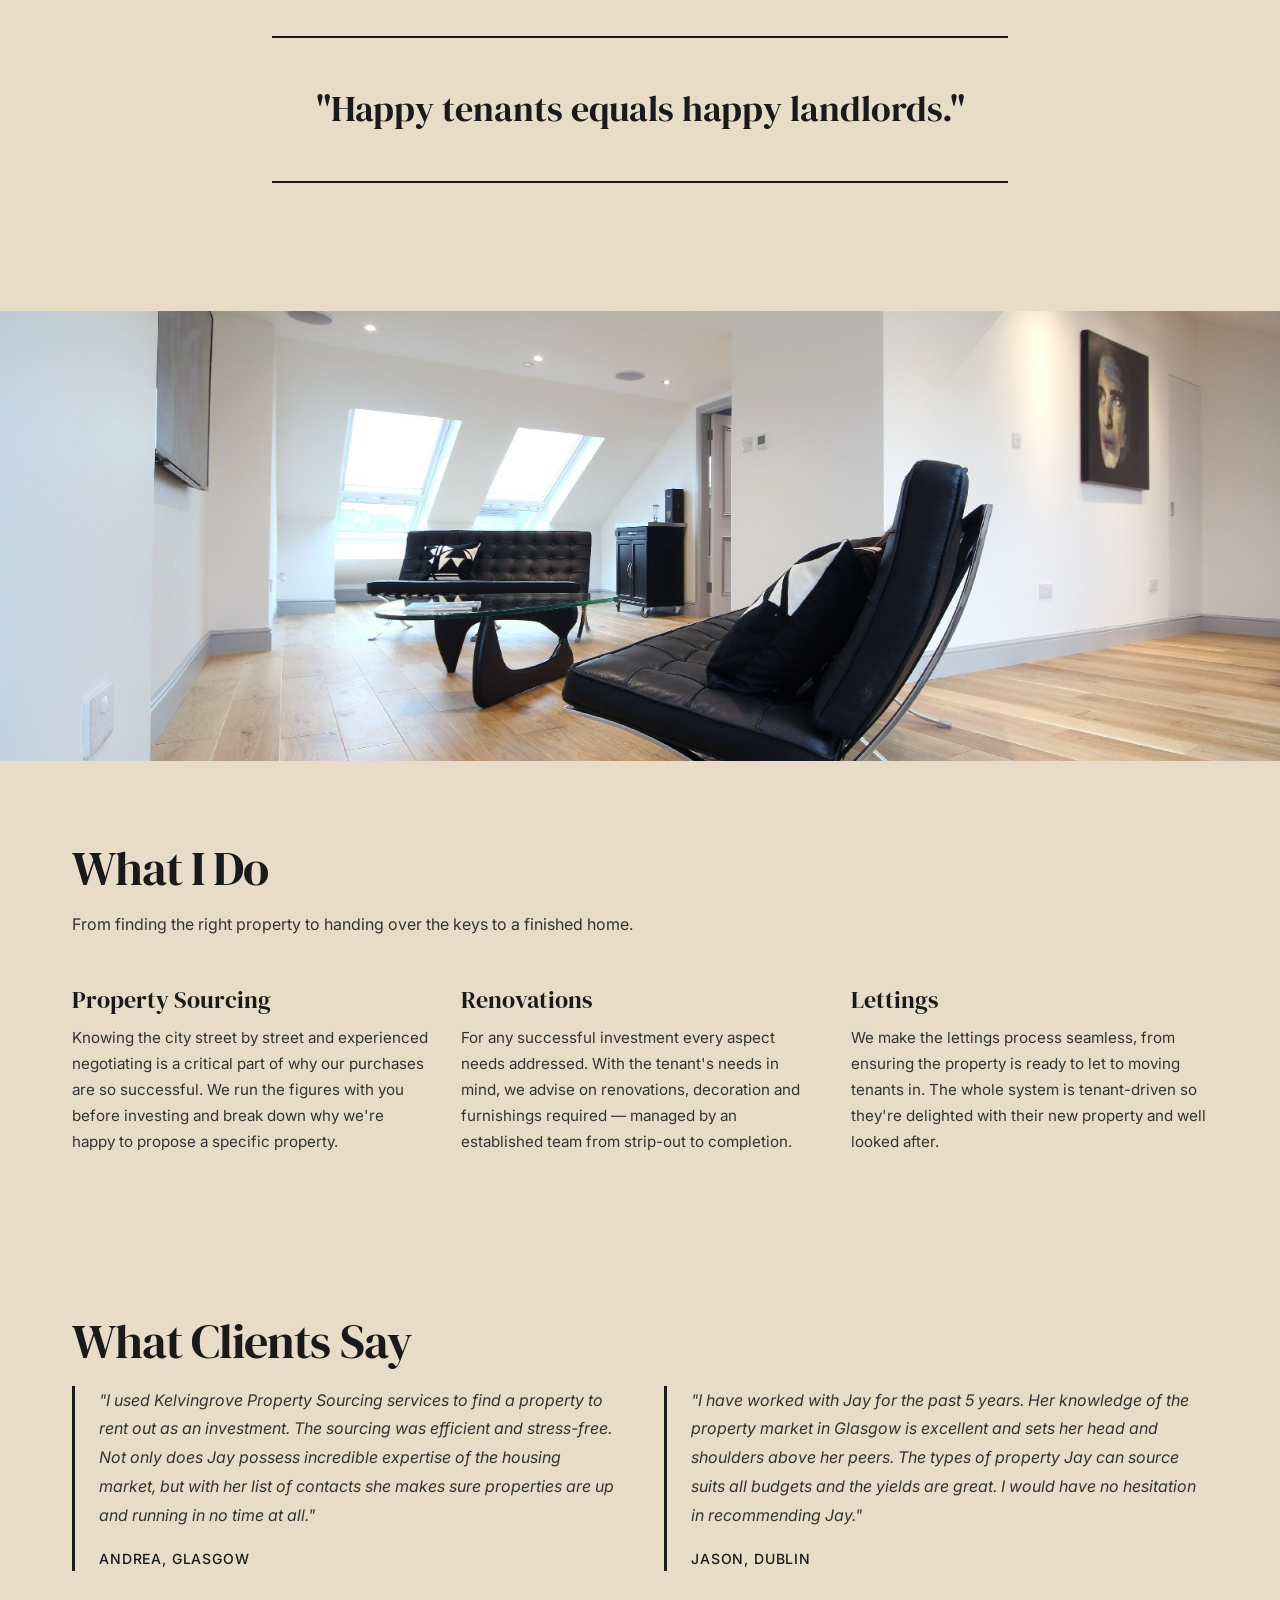
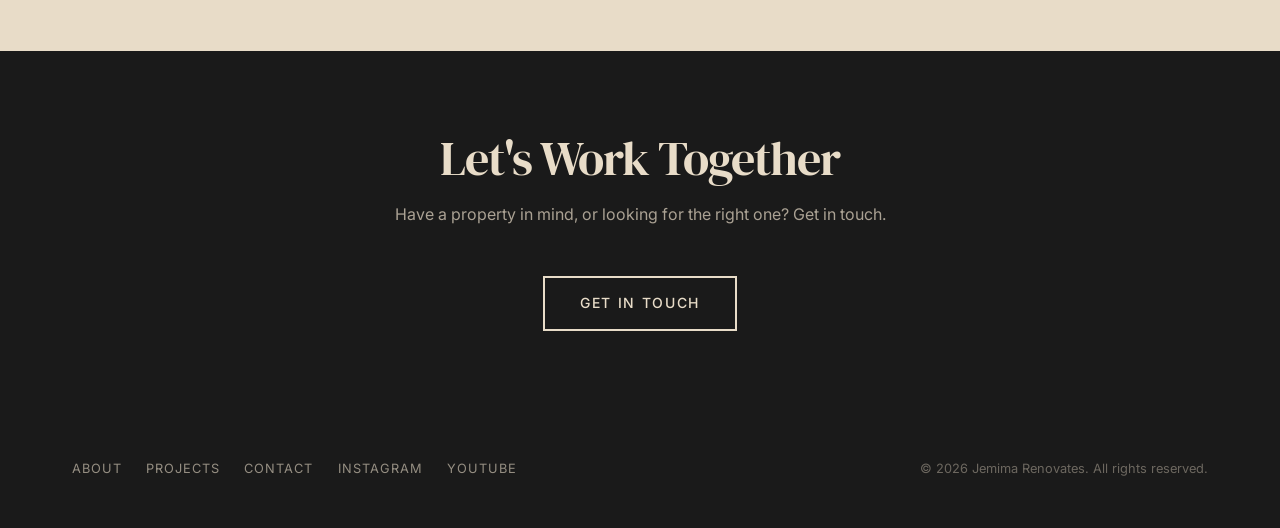
==== commit bd6b8a0a: "Swap Jay portrait to new landscape photo from root Co-Authored-By: Claude Opus 4.6 <noreply@anthropi" ====
--- a/about.html
+++ b/about.html
@@ -5,7 +5,7 @@
     <meta name="viewport" content="width=device-width, initial-scale=1.0">
     <title>About - Jemima Renovates</title>
     <meta name="description" content="About Jemima Spence — property sourcing and renovation specialist based in Glasgow, Scotland.">
-    <link rel="stylesheet" href="css/main.css?v=2">
+    <link rel="stylesheet" href="css/main.css?v=4">
     <link rel="icon" href="favicon.svg" type="image/svg+xml">
     <link rel="icon" href="favicon.ico" sizes="32x32">
     <link rel="canonical" href="https://jemimarenovates.co.uk/about.html">
@@ -41,7 +41,7 @@
         <section class="section">
             <div class="container">
                 <div class="about-intro">
-                    <img src="images/interior-landscape-2.jpg" alt="Jemima Spence in Glasgow">
+                    <img src="images/jay.jpg" alt="Jemima Spence">
                     <div class="about-text">
                         <h2>Jemima Spence</h2>
                         <p>Having worked in the letting industry for almost a decade in Glasgow, I watched year on year the demand outstrip supply for quality affordable rental property in the city. A pattern emerged of professionals and students fighting over the same properties — stylish, good location, easy travel connections. These types of properties flew out the door every time.</p>
--- a/css/main.css
+++ b/css/main.css
@@ -408,6 +408,7 @@
   font-size: clamp(2rem, 4vw, 2.75rem);
   margin-bottom: 1.5rem;
   letter-spacing: -0.02em;
+  color: inherit;
 }
 
 .about-teaser-text p {
@@ -418,7 +419,7 @@
 }
 
 .about-teaser-image {
-  aspect-ratio: 4 / 5;
+  aspect-ratio: 3 / 2;
   overflow: hidden;
   border-radius: 2px;
 }
@@ -496,7 +497,7 @@
 
 .about-intro img {
   width: 100%;
-  aspect-ratio: 3 / 4;
+  aspect-ratio: 3 / 2;
   object-fit: cover;
 }
 
